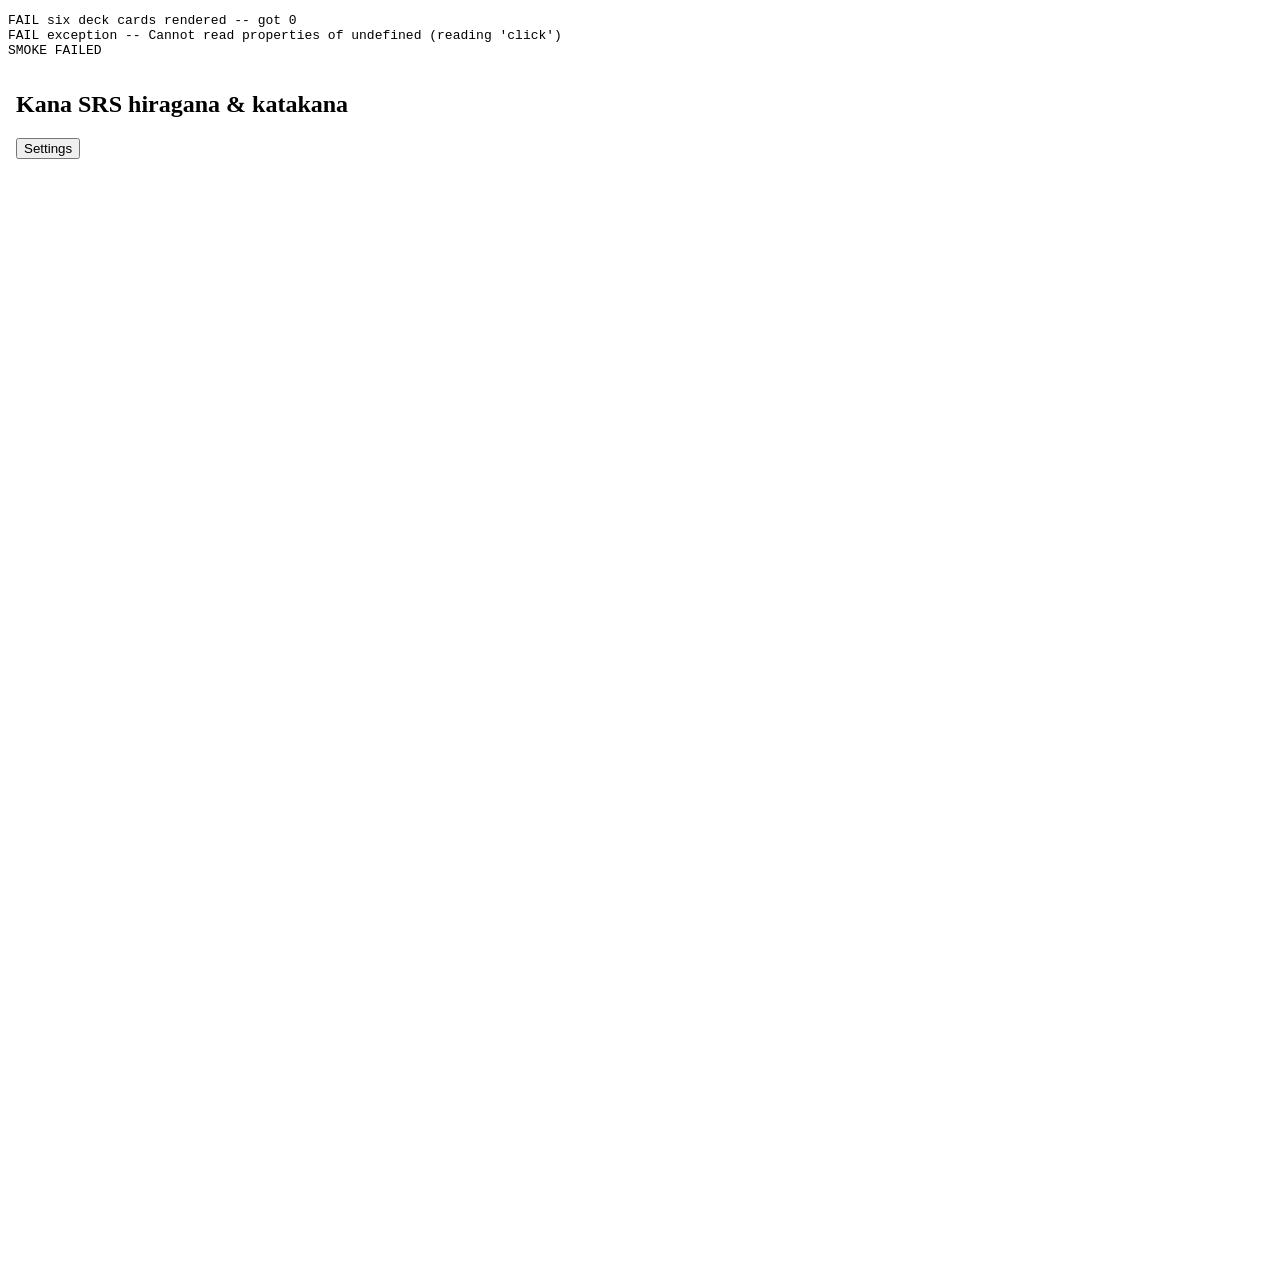
==== tools/browser-smoke.html @ 65591d22 "error tracking added" ====
<!DOCTYPE html>
<!-- [MODULE] browser-smoke | End-to-end UI check: drives a real run in an iframe and asserts the results
     [IFACE] layer: tooling | in: nothing -> out: pass/fail lines in #out, ending SMOKE PASSED/FAILED | crosses: [browser DOM, localStorage]
     [GRAPH] needs: [index] | feeds: [] | group: tooling
     [STATE] stateful | persists: clears the app's localStorage key before running | raises: nothing

     Must be served over http(s): it drives index.html through a same-origin
     iframe, which file:// forbids. See README "Development". -->
<html lang="en">
<head><meta charset="utf-8"><title>Kana SRS browser smoke test</title></head>
<body>
<pre id="out">running…</pre>
<iframe id="frame" style="width:900px;height:1200px;border:0"></iframe>
<script>
var lines = [];
function log(name, ok, detail) { lines.push((ok ? 'ok   ' : 'FAIL ') + name + (detail ? ' -- ' + detail : '')); render(); }
function render() { document.getElementById('out').textContent = lines.join('\n'); }
function wait(ms) { return new Promise(function (r) { setTimeout(r, ms); }); }

var frame = document.getElementById('frame');
var started = false;

// Same origin as the app, so its saved progress can be cleared before the app boots.
try { localStorage.removeItem('kana_srs_v1'); } catch (e) {}

frame.addEventListener('load', function () {
  if (started) return;          // one run only: the app never navigates, but be explicit
  started = true;
  run().catch(function (e) {
    log('exception', false, e.message);
    lines.push('SMOKE FAILED');
    render();
  });
});
frame.src = '../index.html';

async function run() {
  var w = frame.contentWindow, d = frame.contentDocument;

  var cards = d.querySelectorAll('.deck-card');
  log('six deck cards rendered', cards.length === 6, 'got ' + cards.length);

  cards[0].click();
  await wait(100);
  log('deck screen shown', !d.getElementById('screen-deck').hidden);
  log('hiragana deck offers 3 modes', d.querySelectorAll('.mode-row').length === 3,
      'got ' + d.querySelectorAll('.mode-row').length);

  // Run length 10 keeps the smoke run short. The row re-renders on click, so
  // the buttons must be re-queried rather than reused.
  d.querySelectorAll('#run-size button')[0].click();
  await wait(60);
  log('run size 10 selected',
      d.querySelectorAll('#run-size button')[0].getAttribute('aria-pressed') === 'true');

  // --- MCQ run, every answer correct and fast -------------------------
  d.querySelectorAll('.mode-row')[0].querySelector('button.primary').click();
  await wait(100);
  log('run screen shown', !d.getElementById('screen-run').hidden);
  log('timer visible for a timed mode', !d.getElementById('timer').hidden);
  log('four options offered', d.querySelectorAll('#options button').length === 4,
      'got ' + d.querySelectorAll('#options button').length);

  var answered = 0, seen = {};
  for (var i = 0; i < 10; i++) {
    var prompt = d.getElementById('prompt').textContent;
    seen[prompt] = true;
    var right = null;
    Array.prototype.forEach.call(d.querySelectorAll('#options button'), function (b) {
      if (!right && w.KANA_DATA.byKey[prompt].r === b.textContent) right = b;
    });
    if (!right) { log('correct option present for ' + prompt, false); break; }
    right.click();
    answered++;
    await wait(750);
  }
  log('answered all 10 questions', answered === 10, 'got ' + answered);
  log('10 distinct kana in the run', Object.keys(seen).length === 10, 'got ' + Object.keys(seen).length);
  log('summary screen shown', !d.getElementById('screen-summary').hidden);
  log('summary says 10/10', d.getElementById('stat-correct').textContent === '10/10',
      d.getElementById('stat-correct').textContent);
  log('fast answers score +5 each (+50)', d.getElementById('stat-points').textContent === '+50',
      d.getElementById('stat-points').textContent);
  log('summary lists every answered kana', d.querySelectorAll('.review-row').length === 10,
      'got ' + d.querySelectorAll('.review-row').length);

  var saved = JSON.parse(w.localStorage.getItem('kana_srs_v1'));
  var scores = saved && saved.progress.mcq_k2r;
  log('progress persisted to localStorage', !!scores && Object.keys(scores).length === 10,
      scores ? Object.keys(scores).length + ' entries' : 'nothing saved');
  log('each answered kana scored 5',
      !!scores && Object.keys(scores).every(function (k) { return scores[k].score === 5; }));

  // --- a wrong answer subtracts, floored at 0 -------------------------
  d.getElementById('btn-again').click();
  await wait(120);
  var kana = d.getElementById('prompt').textContent, wrong = null;
  Array.prototype.forEach.call(d.querySelectorAll('#options button'), function (b) {
    if (!wrong && w.KANA_DATA.byKey[kana].r !== b.textContent) wrong = b;
  });
  wrong.click();
  await wait(120);
  var after = JSON.parse(w.localStorage.getItem('kana_srs_v1')).progress.mcq_k2r[kana];
  log('wrong answer never drives a score below 0', after.score >= 0, 'score ' + after.score);
  var wrongKey = w.KANA_DATA.deckById.hira_basic.items.filter(function (i) {
    return i.r === wrong.textContent;
  })[0].key;
  log('the wrong pick is remembered for that kana',
      after.misses.length === 1 && after.misses[0] === wrongKey, JSON.stringify(after.misses));
  log('verdict marks the answer wrong',
      d.getElementById('verdict').getAttribute('data-mark') === 'wrong');
  await wait(1900);

  // --- type mode ------------------------------------------------------
  d.getElementById('btn-quit').click();
  await wait(120);
  d.querySelectorAll('.mode-row')[2].querySelector('button.primary').click();
  await wait(120);
  log('type mode hides the options grid', d.getElementById('options').hidden);
  log('type mode hides the timer', d.getElementById('timer').hidden);

  var typed = d.getElementById('prompt').textContent;
  d.getElementById('type-input').value = w.KANA_DATA.byKey[typed].r;
  d.getElementById('type-form').dispatchEvent(new w.Event('submit', { cancelable: true, bubbles: true }));
  await wait(120);
  log('typed answer accepted', d.getElementById('verdict').getAttribute('data-mark') === 'correct');
  var typeScores = JSON.parse(w.localStorage.getItem('kana_srs_v1')).progress.type_k2r;
  log('typed answer scores +3', typeScores[typed].score === 3, 'score ' + typeScores[typed].score);
  await wait(800);

  // --- katakana has no type mode --------------------------------------
  d.getElementById('btn-quit').click();
  await wait(120);
  d.querySelector('[data-nav="home"]').click();
  await wait(120);
  d.querySelectorAll('.deck-card')[3].click();
  await wait(120);
  log('katakana deck offers 2 modes', d.querySelectorAll('.mode-row').length === 2,
      'got ' + d.querySelectorAll('.mode-row').length);

  // --- themes ---------------------------------------------------------
  log('dark is the default theme', d.documentElement.getAttribute('data-theme') === 'dark',
      d.documentElement.getAttribute('data-theme'));
  d.querySelector('[data-nav="home"]').click();
  await wait(60);
  d.getElementById('btn-settings').click();
  await wait(120);
  var themeButtons = d.querySelectorAll('#theme-picker button');
  log('theme picker offers 3 themes', themeButtons.length === 3, 'got ' + themeButtons.length);
  themeButtons[2].click();
  await wait(60);
  log('kids theme stamps <html data-theme>', d.documentElement.getAttribute('data-theme') === 'kids');
  log('theme-color meta follows the theme',
      d.getElementById('theme-color').getAttribute('content') === '#fff6e5');
  log('theme persisted in settings',
      JSON.parse(w.localStorage.getItem('kana_srs_v1')).settings.theme === 'kids');
  log('picker marks the active theme',
      d.querySelectorAll('#theme-picker button')[2].getAttribute('aria-pressed') === 'true');

  // kids theme: a correct answer cheers, the summary cheers
  d.querySelector('[data-nav="home"]').click();
  await wait(60);
  d.querySelectorAll('.deck-card')[0].click();
  await wait(60);
  d.querySelectorAll('.mode-row')[0].querySelector('button.primary').click();
  await wait(120);
  var kidsKana = d.getElementById('prompt').textContent, kidsRight = null;
  Array.prototype.forEach.call(d.querySelectorAll('#options button'), function (b) {
    if (!kidsRight && w.KANA_DATA.byKey[kidsKana].r === b.textContent) kidsRight = b;
  });
  kidsRight.click();
  await wait(60);
  log('kids verdict is a cheer, not "Correct"', /[✨🌟🎉🙌]/.test(d.getElementById('verdict').textContent),
      d.getElementById('verdict').textContent);
  await wait(800);
  d.getElementById('btn-quit').click();
  await wait(60);

  // switch back so the remaining checks (and the next run) see the default
  d.querySelector('[data-nav="home"]').click();
  await wait(60);
  d.getElementById('btn-settings').click();
  await wait(60);
  d.querySelectorAll('#theme-picker button')[0].click();
  await wait(60);
  log('switching back restores dark', d.documentElement.getAttribute('data-theme') === 'dark');

  // --- export round-trip ----------------------------------------------
  var exported = w.KanaStore.exportText();
  w.KanaStore.reset();
  log('reset clears every score', Object.keys(w.KanaStore.raw().progress.mcq_k2r || {}).length === 0);
  log('import restores an export', w.KanaStore.importText(exported) &&
      Object.keys(w.KanaStore.raw().progress.mcq_k2r).length === 10);
  log('import keeps remembered misses', w.KanaStore.stats('mcq_k2r', kana).misses[0] === wrongKey);
  w.KanaStore.importText(JSON.stringify({ progress: { mcq_k2r: { 'か': { score: 4 } } } }));
  log('an export without misses loads with an empty list',
      Array.isArray(w.KanaStore.stats('mcq_k2r', 'か').misses) &&
      w.KanaStore.stats('mcq_k2r', 'か').misses.length === 0);
  // Last, because it replaces the whole state with a near-empty one.
  log('an unknown theme in an import falls back to the default',
      w.KanaStore.importText(JSON.stringify({ settings: { theme: 'neon' } })) &&
      w.KanaStore.getSettings().theme === 'dark');

  lines.push(lines.some(function (l) { return l.indexOf('FAIL') === 0; }) ? 'SMOKE FAILED' : 'SMOKE PASSED');
  render();
}
</script>
</body>
</html>
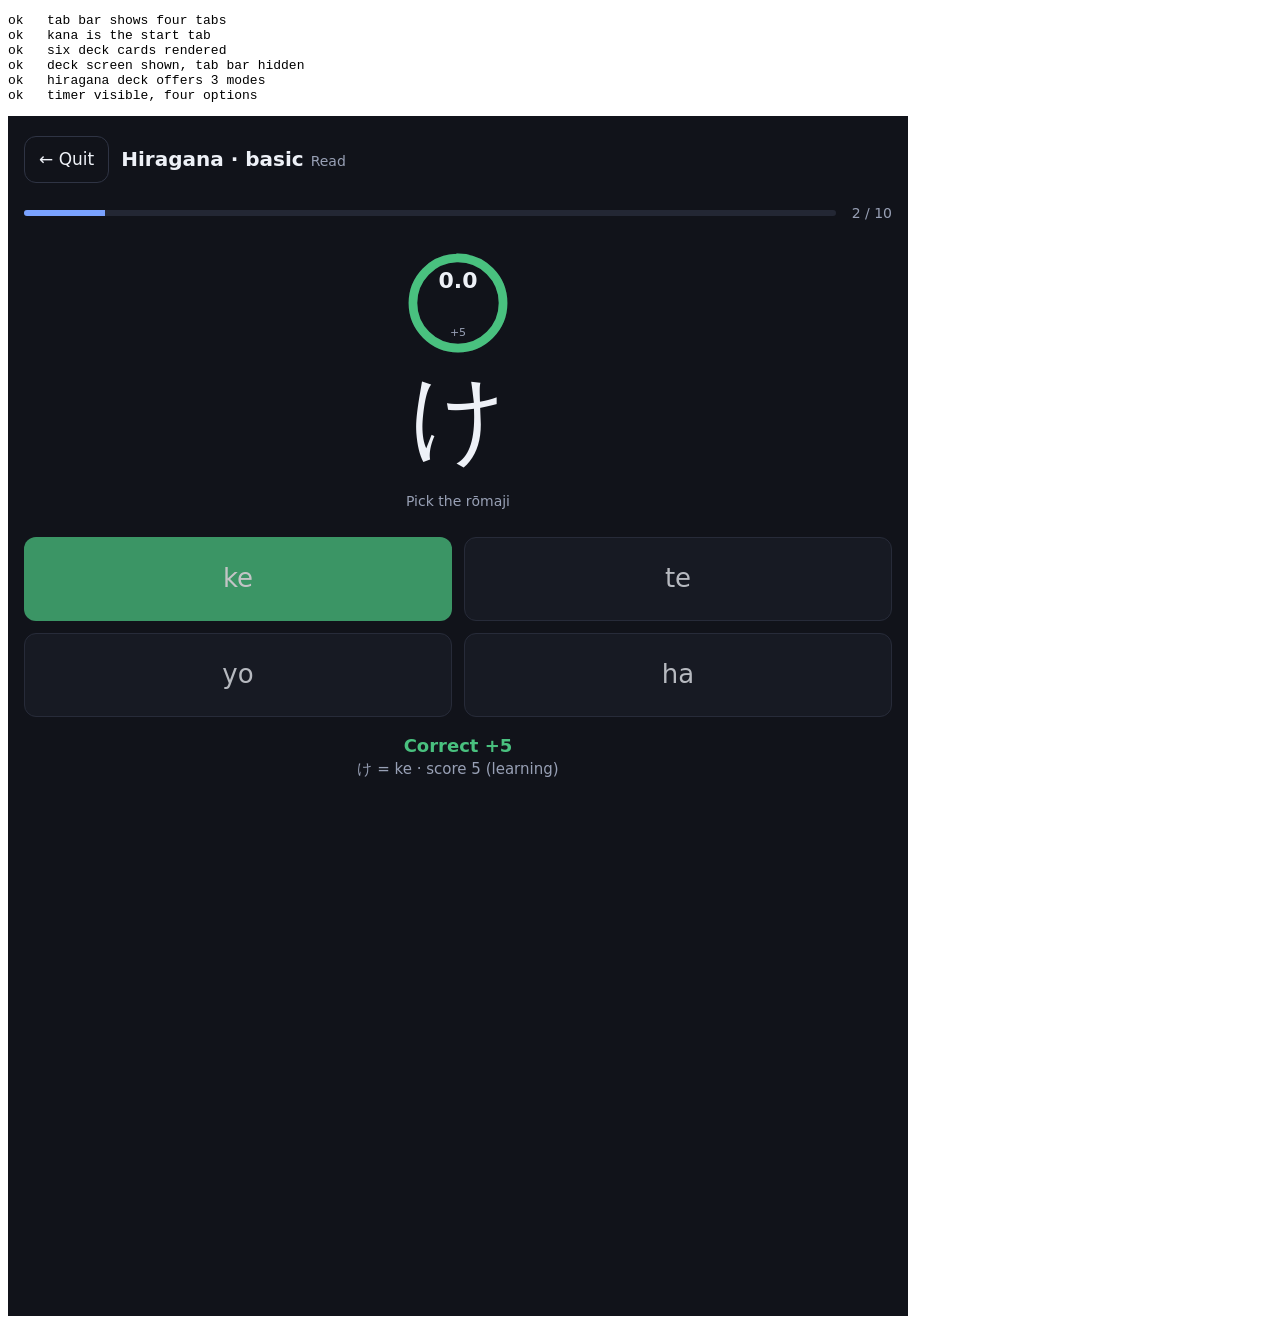
==== commit 7a37a7c5: "Kana SRS extended and renamed into Hino Lite" ====
--- a/tools/browser-smoke.html
+++ b/tools/browser-smoke.html
@@ -1,209 +1,19 @@
 <!DOCTYPE html>
-<!-- [MODULE] browser-smoke | End-to-end UI check: drives a real run in an iframe and asserts the results
-     [IFACE] layer: tooling | in: nothing -> out: pass/fail lines in #out, ending SMOKE PASSED/FAILED | crosses: [browser DOM, localStorage]
-     [GRAPH] needs: [index] | feeds: [] | group: tooling
-     [STATE] stateful | persists: clears the app's localStorage key before running | raises: nothing
+<!-- [MODULE] browser-smoke-page | Host page for the UI smoke test: an iframe with the app plus the report
+     [IFACE] layer: tooling | in: nothing -> out: report text in #out, ending SMOKE PASSED/FAILED | crosses: [browser DOM]
+     [GRAPH] needs: [browser-smoke] | feeds: [check] | group: tooling
+     [STATE] stateful | persists: clears the app's saved data and library cache before running | raises: nothing
 
-     Must be served over http(s): it drives index.html through a same-origin
-     iframe, which file:// forbids. See README "Development". -->
+     Run with: uv run tools/check.py smoke. It erases this browser profile's Hino Lite data,
+     so never open it in a browser that holds real progress. -->
 <html lang="en">
-<head><meta charset="utf-8"><title>Kana SRS browser smoke test</title></head>
+<head>
+  <meta charset="utf-8">
+  <title>Hino Lite browser smoke test</title>
+  <script type="module" src="browser-smoke.js"></script>
+</head>
 <body>
 <pre id="out">running…</pre>
 <iframe id="frame" style="width:900px;height:1200px;border:0"></iframe>
-<script>
-var lines = [];
-function log(name, ok, detail) { lines.push((ok ? 'ok   ' : 'FAIL ') + name + (detail ? ' -- ' + detail : '')); render(); }
-function render() { document.getElementById('out').textContent = lines.join('\n'); }
-function wait(ms) { return new Promise(function (r) { setTimeout(r, ms); }); }
-
-var frame = document.getElementById('frame');
-var started = false;
-
-// Same origin as the app, so its saved progress can be cleared before the app boots.
-try { localStorage.removeItem('kana_srs_v1'); } catch (e) {}
-
-frame.addEventListener('load', function () {
-  if (started) return;          // one run only: the app never navigates, but be explicit
-  started = true;
-  run().catch(function (e) {
-    log('exception', false, e.message);
-    lines.push('SMOKE FAILED');
-    render();
-  });
-});
-frame.src = '../index.html';
-
-async function run() {
-  var w = frame.contentWindow, d = frame.contentDocument;
-
-  var cards = d.querySelectorAll('.deck-card');
-  log('six deck cards rendered', cards.length === 6, 'got ' + cards.length);
-
-  cards[0].click();
-  await wait(100);
-  log('deck screen shown', !d.getElementById('screen-deck').hidden);
-  log('hiragana deck offers 3 modes', d.querySelectorAll('.mode-row').length === 3,
-      'got ' + d.querySelectorAll('.mode-row').length);
-
-  // Run length 10 keeps the smoke run short. The row re-renders on click, so
-  // the buttons must be re-queried rather than reused.
-  d.querySelectorAll('#run-size button')[0].click();
-  await wait(60);
-  log('run size 10 selected',
-      d.querySelectorAll('#run-size button')[0].getAttribute('aria-pressed') === 'true');
-
-  // --- MCQ run, every answer correct and fast -------------------------
-  d.querySelectorAll('.mode-row')[0].querySelector('button.primary').click();
-  await wait(100);
-  log('run screen shown', !d.getElementById('screen-run').hidden);
-  log('timer visible for a timed mode', !d.getElementById('timer').hidden);
-  log('four options offered', d.querySelectorAll('#options button').length === 4,
-      'got ' + d.querySelectorAll('#options button').length);
-
-  var answered = 0, seen = {};
-  for (var i = 0; i < 10; i++) {
-    var prompt = d.getElementById('prompt').textContent;
-    seen[prompt] = true;
-    var right = null;
-    Array.prototype.forEach.call(d.querySelectorAll('#options button'), function (b) {
-      if (!right && w.KANA_DATA.byKey[prompt].r === b.textContent) right = b;
-    });
-    if (!right) { log('correct option present for ' + prompt, false); break; }
-    right.click();
-    answered++;
-    await wait(750);
-  }
-  log('answered all 10 questions', answered === 10, 'got ' + answered);
-  log('10 distinct kana in the run', Object.keys(seen).length === 10, 'got ' + Object.keys(seen).length);
-  log('summary screen shown', !d.getElementById('screen-summary').hidden);
-  log('summary says 10/10', d.getElementById('stat-correct').textContent === '10/10',
-      d.getElementById('stat-correct').textContent);
-  log('fast answers score +5 each (+50)', d.getElementById('stat-points').textContent === '+50',
-      d.getElementById('stat-points').textContent);
-  log('summary lists every answered kana', d.querySelectorAll('.review-row').length === 10,
-      'got ' + d.querySelectorAll('.review-row').length);
-
-  var saved = JSON.parse(w.localStorage.getItem('kana_srs_v1'));
-  var scores = saved && saved.progress.mcq_k2r;
-  log('progress persisted to localStorage', !!scores && Object.keys(scores).length === 10,
-      scores ? Object.keys(scores).length + ' entries' : 'nothing saved');
-  log('each answered kana scored 5',
-      !!scores && Object.keys(scores).every(function (k) { return scores[k].score === 5; }));
-
-  // --- a wrong answer subtracts, floored at 0 -------------------------
-  d.getElementById('btn-again').click();
-  await wait(120);
-  var kana = d.getElementById('prompt').textContent, wrong = null;
-  Array.prototype.forEach.call(d.querySelectorAll('#options button'), function (b) {
-    if (!wrong && w.KANA_DATA.byKey[kana].r !== b.textContent) wrong = b;
-  });
-  wrong.click();
-  await wait(120);
-  var after = JSON.parse(w.localStorage.getItem('kana_srs_v1')).progress.mcq_k2r[kana];
-  log('wrong answer never drives a score below 0', after.score >= 0, 'score ' + after.score);
-  var wrongKey = w.KANA_DATA.deckById.hira_basic.items.filter(function (i) {
-    return i.r === wrong.textContent;
-  })[0].key;
-  log('the wrong pick is remembered for that kana',
-      after.misses.length === 1 && after.misses[0] === wrongKey, JSON.stringify(after.misses));
-  log('verdict marks the answer wrong',
-      d.getElementById('verdict').getAttribute('data-mark') === 'wrong');
-  await wait(1900);
-
-  // --- type mode ------------------------------------------------------
-  d.getElementById('btn-quit').click();
-  await wait(120);
-  d.querySelectorAll('.mode-row')[2].querySelector('button.primary').click();
-  await wait(120);
-  log('type mode hides the options grid', d.getElementById('options').hidden);
-  log('type mode hides the timer', d.getElementById('timer').hidden);
-
-  var typed = d.getElementById('prompt').textContent;
-  d.getElementById('type-input').value = w.KANA_DATA.byKey[typed].r;
-  d.getElementById('type-form').dispatchEvent(new w.Event('submit', { cancelable: true, bubbles: true }));
-  await wait(120);
-  log('typed answer accepted', d.getElementById('verdict').getAttribute('data-mark') === 'correct');
-  var typeScores = JSON.parse(w.localStorage.getItem('kana_srs_v1')).progress.type_k2r;
-  log('typed answer scores +3', typeScores[typed].score === 3, 'score ' + typeScores[typed].score);
-  await wait(800);
-
-  // --- katakana has no type mode --------------------------------------
-  d.getElementById('btn-quit').click();
-  await wait(120);
-  d.querySelector('[data-nav="home"]').click();
-  await wait(120);
-  d.querySelectorAll('.deck-card')[3].click();
-  await wait(120);
-  log('katakana deck offers 2 modes', d.querySelectorAll('.mode-row').length === 2,
-      'got ' + d.querySelectorAll('.mode-row').length);
-
-  // --- themes ---------------------------------------------------------
-  log('dark is the default theme', d.documentElement.getAttribute('data-theme') === 'dark',
-      d.documentElement.getAttribute('data-theme'));
-  d.querySelector('[data-nav="home"]').click();
-  await wait(60);
-  d.getElementById('btn-settings').click();
-  await wait(120);
-  var themeButtons = d.querySelectorAll('#theme-picker button');
-  log('theme picker offers 3 themes', themeButtons.length === 3, 'got ' + themeButtons.length);
-  themeButtons[2].click();
-  await wait(60);
-  log('kids theme stamps <html data-theme>', d.documentElement.getAttribute('data-theme') === 'kids');
-  log('theme-color meta follows the theme',
-      d.getElementById('theme-color').getAttribute('content') === '#fff6e5');
-  log('theme persisted in settings',
-      JSON.parse(w.localStorage.getItem('kana_srs_v1')).settings.theme === 'kids');
-  log('picker marks the active theme',
-      d.querySelectorAll('#theme-picker button')[2].getAttribute('aria-pressed') === 'true');
-
-  // kids theme: a correct answer cheers, the summary cheers
-  d.querySelector('[data-nav="home"]').click();
-  await wait(60);
-  d.querySelectorAll('.deck-card')[0].click();
-  await wait(60);
-  d.querySelectorAll('.mode-row')[0].querySelector('button.primary').click();
-  await wait(120);
-  var kidsKana = d.getElementById('prompt').textContent, kidsRight = null;
-  Array.prototype.forEach.call(d.querySelectorAll('#options button'), function (b) {
-    if (!kidsRight && w.KANA_DATA.byKey[kidsKana].r === b.textContent) kidsRight = b;
-  });
-  kidsRight.click();
-  await wait(60);
-  log('kids verdict is a cheer, not "Correct"', /[✨🌟🎉🙌]/.test(d.getElementById('verdict').textContent),
-      d.getElementById('verdict').textContent);
-  await wait(800);
-  d.getElementById('btn-quit').click();
-  await wait(60);
-
-  // switch back so the remaining checks (and the next run) see the default
-  d.querySelector('[data-nav="home"]').click();
-  await wait(60);
-  d.getElementById('btn-settings').click();
-  await wait(60);
-  d.querySelectorAll('#theme-picker button')[0].click();
-  await wait(60);
-  log('switching back restores dark', d.documentElement.getAttribute('data-theme') === 'dark');
-
-  // --- export round-trip ----------------------------------------------
-  var exported = w.KanaStore.exportText();
-  w.KanaStore.reset();
-  log('reset clears every score', Object.keys(w.KanaStore.raw().progress.mcq_k2r || {}).length === 0);
-  log('import restores an export', w.KanaStore.importText(exported) &&
-      Object.keys(w.KanaStore.raw().progress.mcq_k2r).length === 10);
-  log('import keeps remembered misses', w.KanaStore.stats('mcq_k2r', kana).misses[0] === wrongKey);
-  w.KanaStore.importText(JSON.stringify({ progress: { mcq_k2r: { 'か': { score: 4 } } } }));
-  log('an export without misses loads with an empty list',
-      Array.isArray(w.KanaStore.stats('mcq_k2r', 'か').misses) &&
-      w.KanaStore.stats('mcq_k2r', 'か').misses.length === 0);
-  // Last, because it replaces the whole state with a near-empty one.
-  log('an unknown theme in an import falls back to the default',
-      w.KanaStore.importText(JSON.stringify({ settings: { theme: 'neon' } })) &&
-      w.KanaStore.getSettings().theme === 'dark');
-
-  lines.push(lines.some(function (l) { return l.indexOf('FAIL') === 0; }) ? 'SMOKE FAILED' : 'SMOKE PASSED');
-  render();
-}
-</script>
 </body>
 </html>
